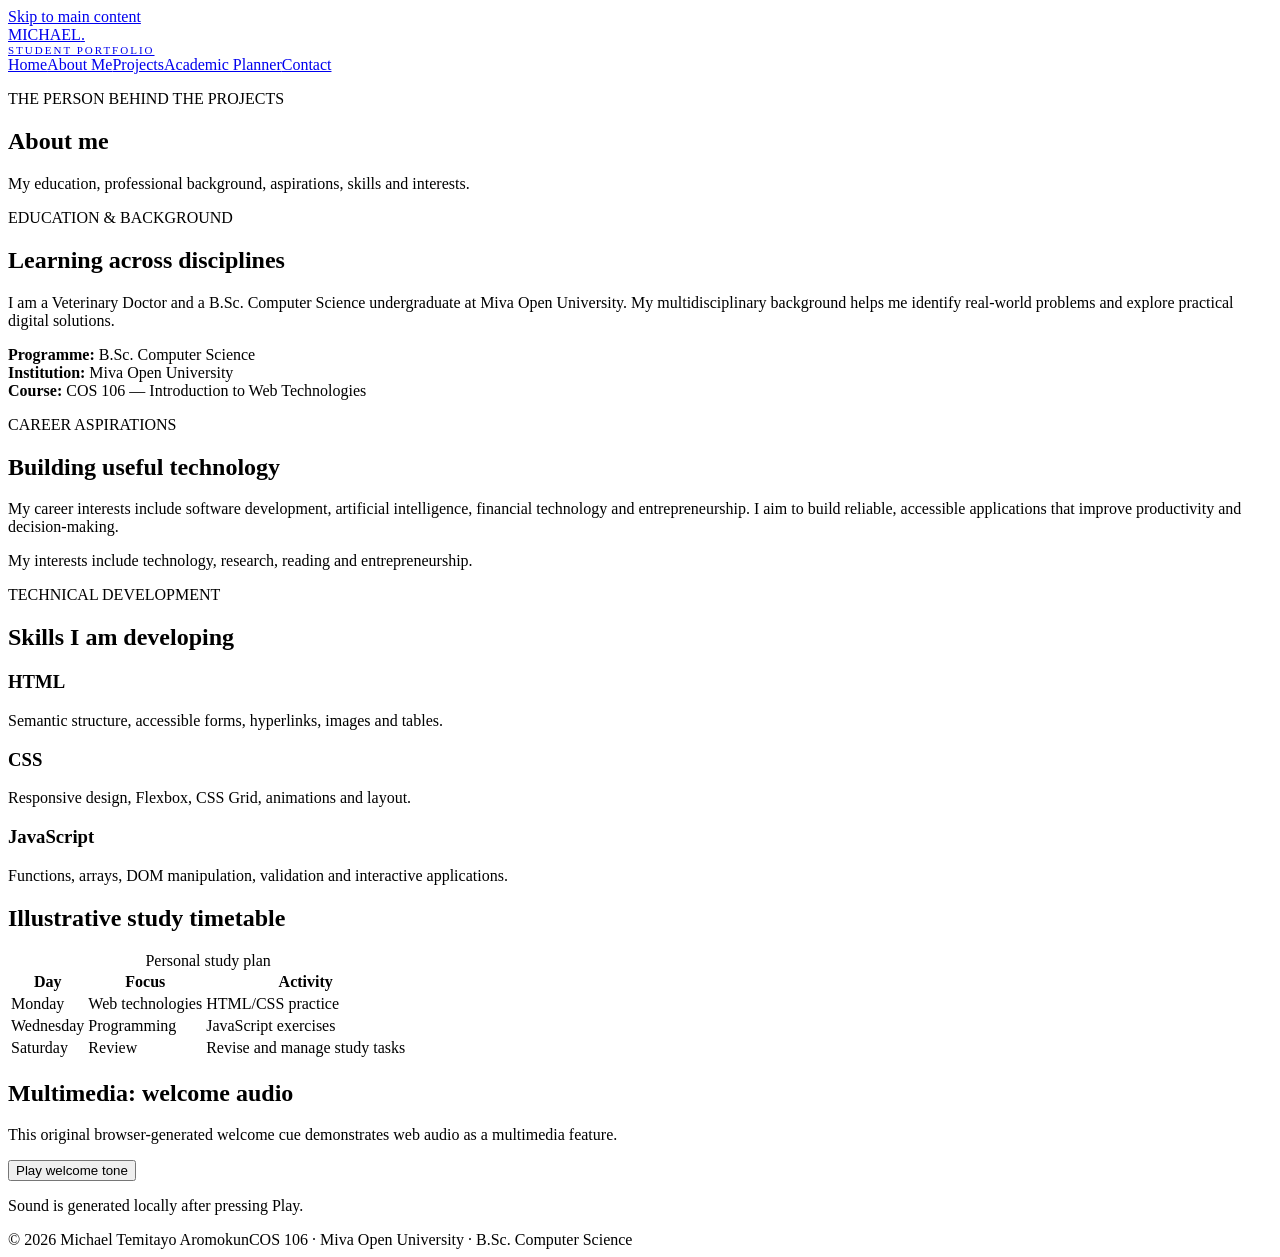
==== about.html @ 2ccb23b6 "Build COS 106 student portfolio: about.html" ====
<!doctype html><html lang="en"><head><meta charset="utf-8"><meta name="viewport" content="width=device-width,initial-scale=1"><meta name="description" content="Michael Temitayo Aromokun — Miva Open University COS 106 student portfolio"><title>About Me | Michael Aromokun</title><link rel="stylesheet" href="assets/styles.css"><script src="assets/main.js" defer></script></head><body><a class="skip" href="#main">Skip to main content</a><header><div class="wrap nav"><a class="brand" href="index.html">MICHAEL<span>.</span><small style="display:block;font-size:11px;letter-spacing:2px">STUDENT PORTFOLIO</small></a><nav aria-label="Main navigation"><a href="index.html" >Home</a><a href="about.html" aria-current="page">About Me</a><a href="projects.html" >Projects</a><a href="planner.html" >Academic Planner</a><a href="contact.html" >Contact</a></nav></div></header><main id="main"><section class="hero"><div class="wrap"><p class="eyebrow">THE PERSON BEHIND THE PROJECTS</p><h1>About me</h1><p class="lead">My education, professional background, aspirations, skills and interests.</p></div></section><section class="section"><div class="wrap grid two"><article class="card"><p class="eyebrow">EDUCATION & BACKGROUND</p><h2>Learning across disciplines</h2><p>I am a Veterinary Doctor and a B.Sc. Computer Science undergraduate at Miva Open University. My multidisciplinary background helps me identify real-world problems and explore practical digital solutions.</p><p><strong>Programme:</strong> B.Sc. Computer Science<br><strong>Institution:</strong> Miva Open University<br><strong>Course:</strong> COS 106 — Introduction to Web Technologies</p></article><article class="card dark"><p class="eyebrow">CAREER ASPIRATIONS</p><h2>Building useful technology</h2><p>My career interests include software development, artificial intelligence, financial technology and entrepreneurship. I aim to build reliable, accessible applications that improve productivity and decision-making.</p><p>My interests include technology, research, reading and entrepreneurship.</p></article></div></section><section class="section alt"><div class="wrap"><p class="eyebrow">TECHNICAL DEVELOPMENT</p><h2>Skills I am developing</h2><div class="grid"><div class="card"><h3>HTML</h3><p>Semantic structure, accessible forms, hyperlinks, images and tables.</p></div><div class="card"><h3>CSS</h3><p>Responsive design, Flexbox, CSS Grid, animations and layout.</p></div><div class="card"><h3>JavaScript</h3><p>Functions, arrays, DOM manipulation, validation and interactive applications.</p></div></div></div></section><section class="section"><div class="wrap"><h2>Illustrative study timetable</h2><div class="card" style="overflow:auto"><table><caption>Personal study plan</caption><thead><tr><th>Day</th><th>Focus</th><th>Activity</th></tr></thead><tbody><tr><td>Monday</td><td>Web technologies</td><td>HTML/CSS practice</td></tr><tr><td>Wednesday</td><td>Programming</td><td>JavaScript exercises</td></tr><tr><td>Saturday</td><td>Review</td><td>Revise and manage study tasks</td></tr></tbody></table></div></div></section><section class="section alt"><div class="wrap"><div class="card"><h2>Multimedia: welcome audio</h2><p>This original browser-generated welcome cue demonstrates web audio as a multimedia feature.</p><button class="btn" type="button" id="play-tone">Play welcome tone</button><p class="small">Sound is generated locally after pressing Play.</p><script>document.querySelector('#play-tone').addEventListener('click',()=>{const C=window.AudioContext||window.webkitAudioContext;if(!C)return;const c=new C();[392,494,587].forEach((f,i)=>{const o=c.createOscillator(),g=c.createGain(),t=c.currentTime+i*.22;o.frequency.value=f;g.gain.setValueAtTime(.0001,t);g.gain.exponentialRampToValueAtTime(.09,t+.02);g.gain.exponentialRampToValueAtTime(.0001,t+.2);o.connect(g);g.connect(c.destination);o.start(t);o.stop(t+.22)})})</script></div></div></section></main><footer><div class="wrap foot"><span>© <span data-year>2026</span> Michael Temitayo Aromokun</span><span>COS 106 · Miva Open University · B.Sc. Computer Science</span></div></footer></body></html>
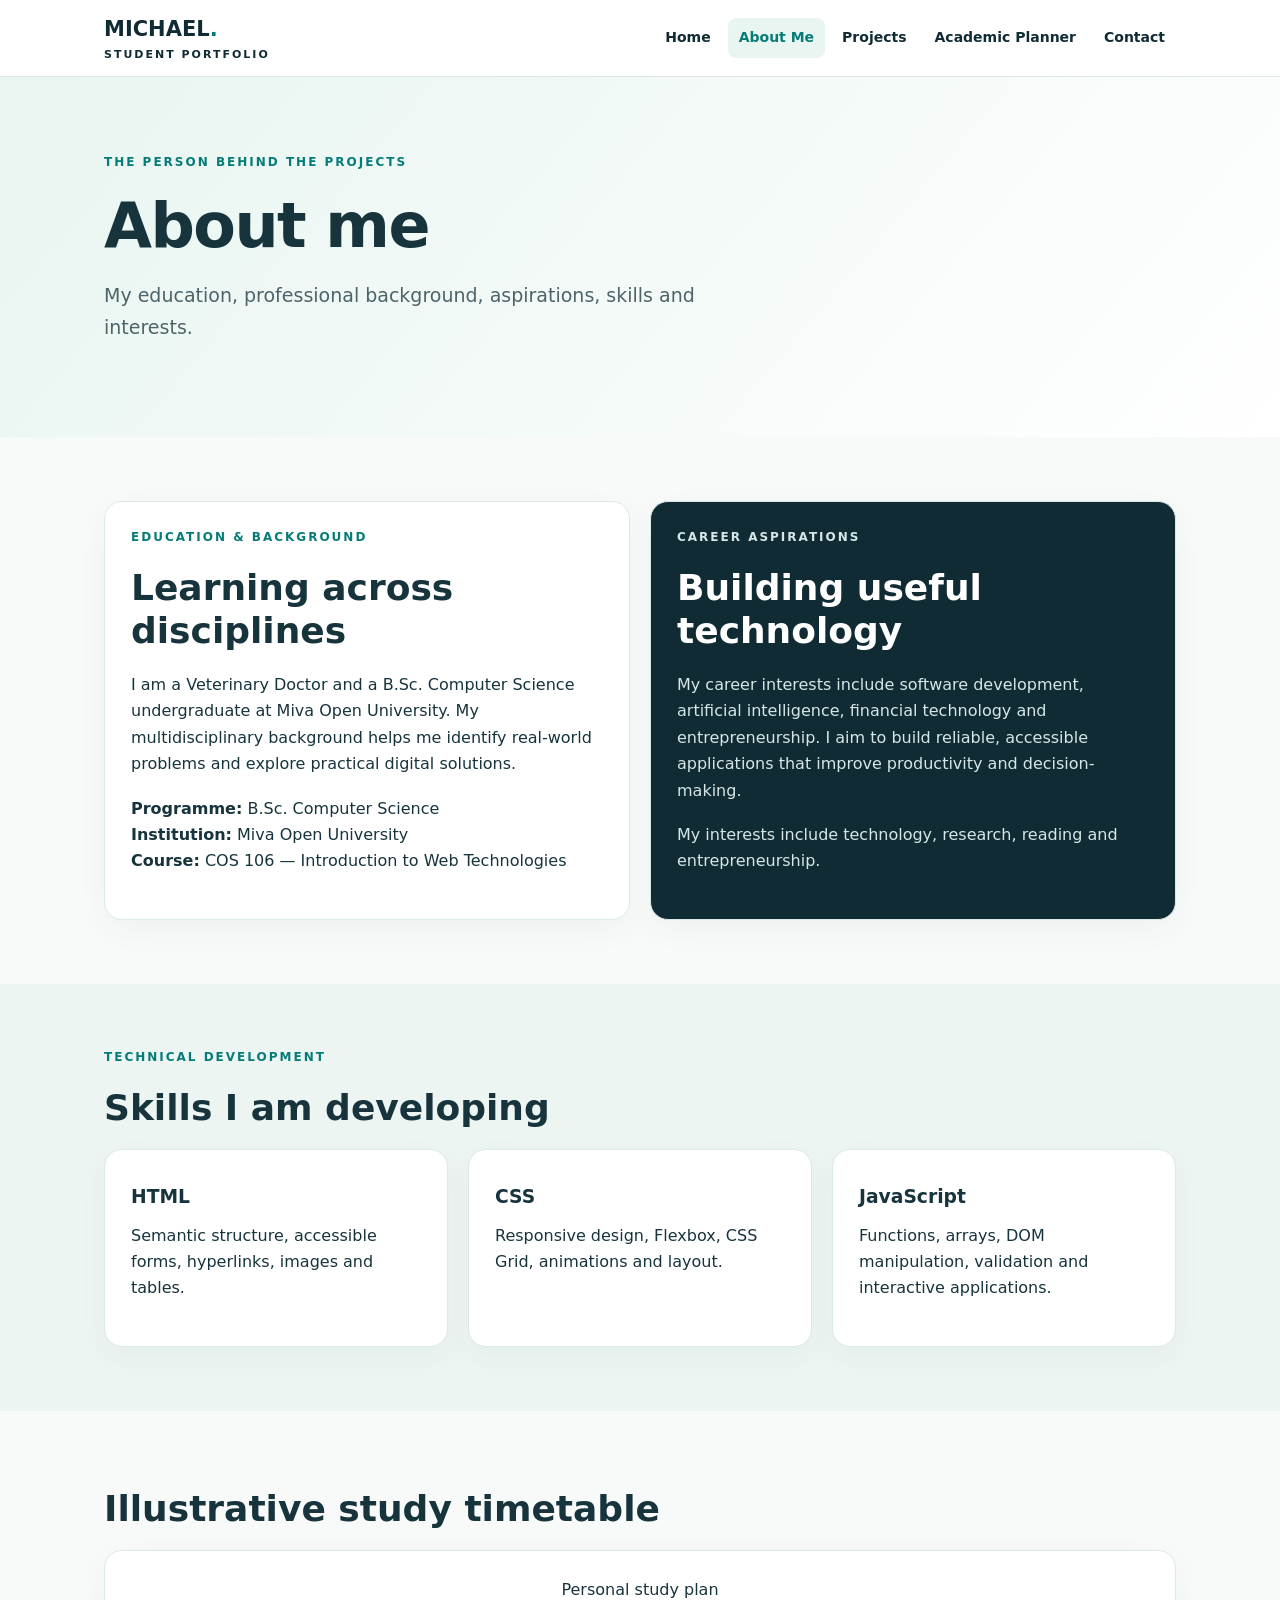
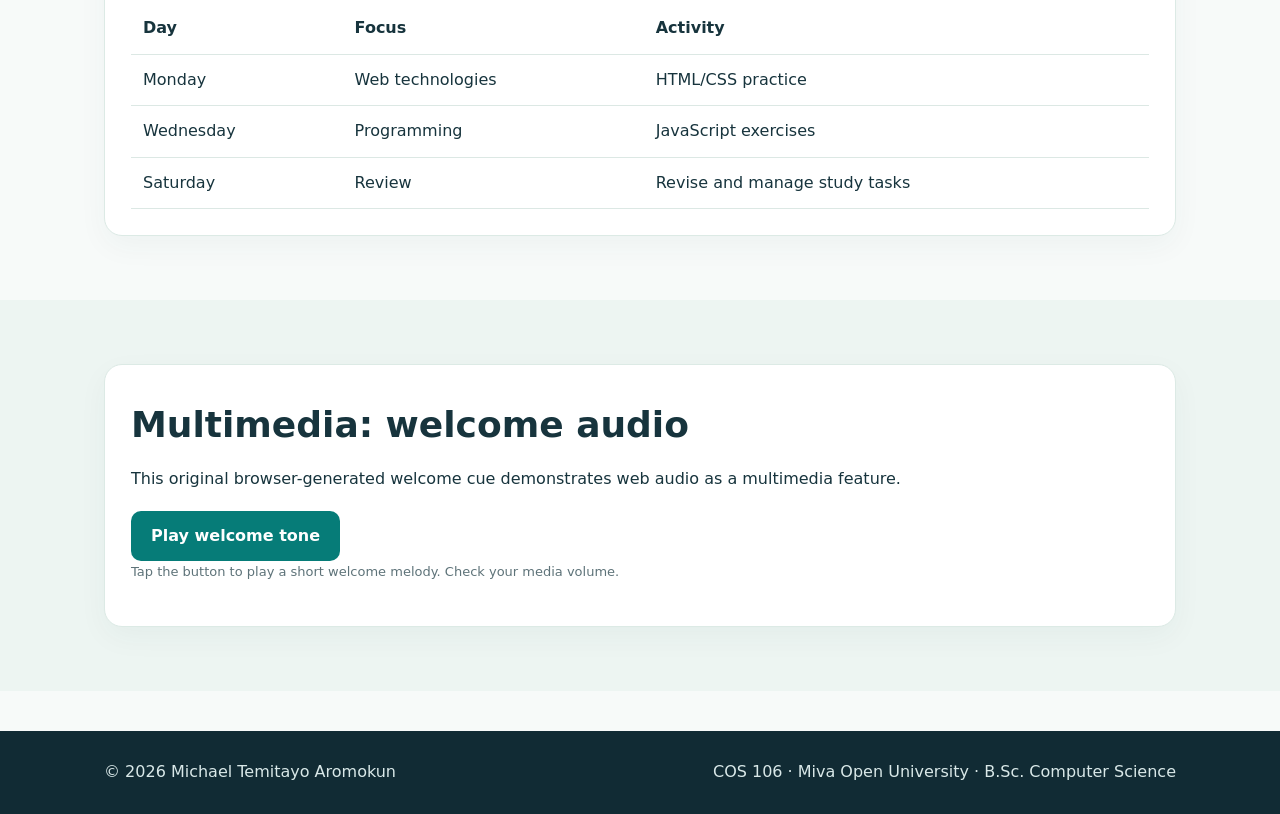
==== commit 04e03c86: "Improve mobile Web Audio playback and accessible status feedback" ====
--- a/about.html
+++ b/about.html
@@ -1 +1,34 @@
-<!doctype html><html lang="en"><head><meta charset="utf-8"><meta name="viewport" content="width=device-width,initial-scale=1"><meta name="description" content="Michael Temitayo Aromokun — Miva Open University COS 106 student portfolio"><title>About Me | Michael Aromokun</title><link rel="stylesheet" href="assets/styles.css"><script src="assets/main.js" defer></script></head><body><a class="skip" href="#main">Skip to main content</a><header><div class="wrap nav"><a class="brand" href="index.html">MICHAEL<span>.</span><small style="display:block;font-size:11px;letter-spacing:2px">STUDENT PORTFOLIO</small></a><nav aria-label="Main navigation"><a href="index.html" >Home</a><a href="about.html" aria-current="page">About Me</a><a href="projects.html" >Projects</a><a href="planner.html" >Academic Planner</a><a href="contact.html" >Contact</a></nav></div></header><main id="main"><section class="hero"><div class="wrap"><p class="eyebrow">THE PERSON BEHIND THE PROJECTS</p><h1>About me</h1><p class="lead">My education, professional background, aspirations, skills and interests.</p></div></section><section class="section"><div class="wrap grid two"><article class="card"><p class="eyebrow">EDUCATION & BACKGROUND</p><h2>Learning across disciplines</h2><p>I am a Veterinary Doctor and a B.Sc. Computer Science undergraduate at Miva Open University. My multidisciplinary background helps me identify real-world problems and explore practical digital solutions.</p><p><strong>Programme:</strong> B.Sc. Computer Science<br><strong>Institution:</strong> Miva Open University<br><strong>Course:</strong> COS 106 — Introduction to Web Technologies</p></article><article class="card dark"><p class="eyebrow">CAREER ASPIRATIONS</p><h2>Building useful technology</h2><p>My career interests include software development, artificial intelligence, financial technology and entrepreneurship. I aim to build reliable, accessible applications that improve productivity and decision-making.</p><p>My interests include technology, research, reading and entrepreneurship.</p></article></div></section><section class="section alt"><div class="wrap"><p class="eyebrow">TECHNICAL DEVELOPMENT</p><h2>Skills I am developing</h2><div class="grid"><div class="card"><h3>HTML</h3><p>Semantic structure, accessible forms, hyperlinks, images and tables.</p></div><div class="card"><h3>CSS</h3><p>Responsive design, Flexbox, CSS Grid, animations and layout.</p></div><div class="card"><h3>JavaScript</h3><p>Functions, arrays, DOM manipulation, validation and interactive applications.</p></div></div></div></section><section class="section"><div class="wrap"><h2>Illustrative study timetable</h2><div class="card" style="overflow:auto"><table><caption>Personal study plan</caption><thead><tr><th>Day</th><th>Focus</th><th>Activity</th></tr></thead><tbody><tr><td>Monday</td><td>Web technologies</td><td>HTML/CSS practice</td></tr><tr><td>Wednesday</td><td>Programming</td><td>JavaScript exercises</td></tr><tr><td>Saturday</td><td>Review</td><td>Revise and manage study tasks</td></tr></tbody></table></div></div></section><section class="section alt"><div class="wrap"><div class="card"><h2>Multimedia: welcome audio</h2><p>This original browser-generated welcome cue demonstrates web audio as a multimedia feature.</p><button class="btn" type="button" id="play-tone">Play welcome tone</button><p class="small">Sound is generated locally after pressing Play.</p><script>document.querySelector('#play-tone').addEventListener('click',()=>{const C=window.AudioContext||window.webkitAudioContext;if(!C)return;const c=new C();[392,494,587].forEach((f,i)=>{const o=c.createOscillator(),g=c.createGain(),t=c.currentTime+i*.22;o.frequency.value=f;g.gain.setValueAtTime(.0001,t);g.gain.exponentialRampToValueAtTime(.09,t+.02);g.gain.exponentialRampToValueAtTime(.0001,t+.2);o.connect(g);g.connect(c.destination);o.start(t);o.stop(t+.22)})})</script></div></div></section></main><footer><div class="wrap foot"><span>© <span data-year>2026</span> Michael Temitayo Aromokun</span><span>COS 106 · Miva Open University · B.Sc. Computer Science</span></div></footer></body></html>+<!doctype html><html lang="en"><head><meta charset="utf-8"><meta name="viewport" content="width=device-width,initial-scale=1"><meta name="description" content="Michael Temitayo Aromokun — Miva Open University COS 106 student portfolio"><title>About Me | Michael Aromokun</title><link rel="stylesheet" href="assets/styles.css"><script src="assets/main.js" defer></script></head><body><a class="skip" href="#main">Skip to main content</a><header><div class="wrap nav"><a class="brand" href="index.html">MICHAEL<span>.</span><small style="display:block;font-size:11px;letter-spacing:2px">STUDENT PORTFOLIO</small></a><nav aria-label="Main navigation"><a href="index.html" >Home</a><a href="about.html" aria-current="page">About Me</a><a href="projects.html" >Projects</a><a href="planner.html" >Academic Planner</a><a href="contact.html" >Contact</a></nav></div></header><main id="main"><section class="hero"><div class="wrap"><p class="eyebrow">THE PERSON BEHIND THE PROJECTS</p><h1>About me</h1><p class="lead">My education, professional background, aspirations, skills and interests.</p></div></section><section class="section"><div class="wrap grid two"><article class="card"><p class="eyebrow">EDUCATION & BACKGROUND</p><h2>Learning across disciplines</h2><p>I am a Veterinary Doctor and a B.Sc. Computer Science undergraduate at Miva Open University. My multidisciplinary background helps me identify real-world problems and explore practical digital solutions.</p><p><strong>Programme:</strong> B.Sc. Computer Science<br><strong>Institution:</strong> Miva Open University<br><strong>Course:</strong> COS 106 — Introduction to Web Technologies</p></article><article class="card dark"><p class="eyebrow">CAREER ASPIRATIONS</p><h2>Building useful technology</h2><p>My career interests include software development, artificial intelligence, financial technology and entrepreneurship. I aim to build reliable, accessible applications that improve productivity and decision-making.</p><p>My interests include technology, research, reading and entrepreneurship.</p></article></div></section><section class="section alt"><div class="wrap"><p class="eyebrow">TECHNICAL DEVELOPMENT</p><h2>Skills I am developing</h2><div class="grid"><div class="card"><h3>HTML</h3><p>Semantic structure, accessible forms, hyperlinks, images and tables.</p></div><div class="card"><h3>CSS</h3><p>Responsive design, Flexbox, CSS Grid, animations and layout.</p></div><div class="card"><h3>JavaScript</h3><p>Functions, arrays, DOM manipulation, validation and interactive applications.</p></div></div></div></section><section class="section"><div class="wrap"><h2>Illustrative study timetable</h2><div class="card" style="overflow:auto"><table><caption>Personal study plan</caption><thead><tr><th>Day</th><th>Focus</th><th>Activity</th></tr></thead><tbody><tr><td>Monday</td><td>Web technologies</td><td>HTML/CSS practice</td></tr><tr><td>Wednesday</td><td>Programming</td><td>JavaScript exercises</td></tr><tr><td>Saturday</td><td>Review</td><td>Revise and manage study tasks</td></tr></tbody></table></div></div></section><section class="section alt"><div class="wrap"><div class="card"><h2>Multimedia: welcome audio</h2><p>This original browser-generated welcome cue demonstrates web audio as a multimedia feature.</p><button class="btn" type="button" id="play-tone">Play welcome tone</button><p id="audio-status" class="small" role="status" aria-live="polite">Tap the button to play a short welcome melody. Check your media volume.</p><script>
+(function(){
+const button=document.getElementById('play-tone');
+const status=document.getElementById('audio-status');
+let audioContext;
+button.addEventListener('click',async function(){
+  const AudioContextClass=window.AudioContext||window.webkitAudioContext;
+  if(!AudioContextClass){status.textContent='This browser does not support Web Audio.';return;}
+  try{
+    if(!audioContext)audioContext=new AudioContextClass();
+    if(audioContext.state==='suspended')await audioContext.resume();
+    if(audioContext.state!=='running'){status.textContent='Audio is blocked. Check your browser sound settings and try again.';return;}
+    const now=audioContext.currentTime+0.04;
+    [392,494,587,784].forEach((frequency,index)=>{
+      const oscillator=audioContext.createOscillator();
+      const gain=audioContext.createGain();
+      const start=now+index*0.28;
+      oscillator.type='sine';
+      oscillator.frequency.setValueAtTime(frequency,start);
+      gain.gain.setValueAtTime(0.0001,start);
+      gain.gain.exponentialRampToValueAtTime(0.25,start+0.04);
+      gain.gain.exponentialRampToValueAtTime(0.0001,start+0.26);
+      oscillator.connect(gain);
+      gain.connect(audioContext.destination);
+      oscillator.start(start);
+      oscillator.stop(start+0.27);
+    });
+    status.textContent='Welcome melody playing. If you cannot hear it, increase your phone media volume.';
+  }catch(error){
+    status.textContent='Playback could not start. Check your browser permissions and try again.';
+  }
+});
+})();
+</script></div></div></section></main><footer><div class="wrap foot"><span>© <span data-year>2026</span> Michael Temitayo Aromokun</span><span>COS 106 · Miva Open University · B.Sc. Computer Science</span></div></footer></body></html>
--- a/assets/styles.css
+++ b/assets/styles.css
@@ -0,0 +1 @@
+:root{--navy:#112b34;--teal:#067c78;--mint:#e8f5f1;--paper:#f7faf9;--ink:#17343d;--muted:#5e7379}*{box-sizing:border-box}body{margin:0;font:16px/1.65 system-ui,Segoe UI,Arial,sans-serif;background:var(--paper);color:var(--ink)}a{color:var(--teal)}.wrap{max-width:1120px;margin:auto;padding:0 24px}.skip{position:absolute;left:-9999px}.skip:focus{left:10px;top:10px;background:white;padding:10px;z-index:99}header{background:#fff;border-bottom:1px solid #dce9e5;position:sticky;top:0;z-index:10}.nav{display:flex;justify-content:space-between;align-items:center;gap:20px;min-height:76px}.brand{font-weight:850;font-size:21px;text-decoration:none;color:var(--navy)}.brand span{color:var(--teal)}nav{display:flex;gap:6px;flex-wrap:wrap}nav a{padding:8px 11px;border-radius:8px;text-decoration:none;color:var(--navy);font-weight:650;font-size:14px}nav a:hover,nav a[aria-current]{background:var(--mint);color:var(--teal)}.hero{background:linear-gradient(130deg,#e8f5f1,#fff);padding:76px 0}.hero-grid{display:grid;grid-template-columns:1.25fr .75fr;gap:56px;align-items:center}.eyebrow{text-transform:uppercase;letter-spacing:2px;color:var(--teal);font-size:12px;font-weight:800}h1{font-size:clamp(36px,5vw,62px);line-height:1.12;letter-spacing:-1.5px;margin:14px 0 20px}h2{font-size:clamp(25px,3vw,36px);line-height:1.2;margin:12px 0 20px}h3{margin:6px 0 10px}p{margin:0 0 18px}.lead{font-size:19px;color:#4c646a;max-width:650px}.photo{min-height:350px;border-radius:28px;background:linear-gradient(140deg,#b5e4d8,#0e6b69);display:flex;align-items:center;justify-content:center;box-shadow:0 25px 55px #123c3b25;overflow:hidden}.photo img{width:100%;height:100%;object-fit:cover}.photo-fallback{color:white;text-align:center}.photo-fallback b{display:block;font-size:92px;line-height:1}.section{padding:64px 0}.section.alt{background:#edf5f2}.grid{display:grid;grid-template-columns:repeat(3,1fr);gap:20px}.grid.two{grid-template-columns:repeat(2,1fr)}.card{background:white;border:1px solid #dceae5;border-radius:18px;padding:26px;box-shadow:0 10px 30px #123c3b0b}.card.dark{background:var(--navy);color:white}.card.dark p{color:#d5e7e7}.btn{display:inline-block;background:var(--teal);color:white;border:0;border-radius:10px;padding:12px 20px;text-decoration:none;font-weight:750;cursor:pointer}.btn.secondary{background:white;color:var(--teal);border:1px solid #9fc9c1}.actions{display:flex;gap:12px;flex-wrap:wrap;margin:24px 0}.tag{display:inline-block;padding:4px 10px;border-radius:99px;background:var(--mint);color:#075f5b;font-size:12px;font-weight:700;margin:0 5px 8px 0}.project-visual{height:130px;border-radius:13px;background:linear-gradient(135deg,#103e4b,#087c75);display:grid;place-items:center;color:white;font-size:40px;margin-bottom:20px}.project-visual.alt{background:linear-gradient(135deg,#2c4267,#856fb3)}.project-visual.warm{background:linear-gradient(135deg,#436c5a,#a4bc7e)}.project-visual.blue{background:linear-gradient(135deg,#184b79,#44a5c7)}label{display:block;font-weight:700;margin:14px 0 5px}input,textarea,select{width:100%;padding:12px 13px;border:1px solid #b7cbc5;border-radius:9px;font:inherit;background:#fff;color:var(--ink)}input:focus,textarea:focus,select:focus{outline:3px solid #a6ddd1}input[type=checkbox]{width:auto;accent-color:var(--teal)}button{font:inherit}.feedback{min-height:24px;color:#b82d36}.task{display:flex;align-items:center;gap:12px;padding:14px 0;border-bottom:1px solid #dce8e4}.task strong{flex:1}.task.done strong{text-decoration:line-through;color:var(--muted)}.small{font-size:13px;color:var(--muted)}.filters{display:flex;gap:8px;flex-wrap:wrap;margin:20px 0}.filters button{border:1px solid #b7cbc5;background:white;padding:8px 13px;border-radius:8px;cursor:pointer}.filters button.active{background:var(--teal);color:white}.progress{height:10px;background:#dceae5;border-radius:10px;overflow:hidden}.progress>div{height:100%;background:var(--teal);width:0;transition:width .3s}table{width:100%;border-collapse:collapse}th,td{padding:12px;text-align:left;border-bottom:1px solid #dce8e4}footer{background:var(--navy);color:#d9e8e8;padding:28px 0;margin-top:40px}.foot{display:flex;justify-content:space-between;gap:16px;flex-wrap:wrap}.muted{color:var(--muted)}.notice{background:#fff7e6;padding:12px;border-radius:10px;font-size:14px}@media(max-width:800px){.hero-grid,.grid,.grid.two{grid-template-columns:1fr}.hero{padding:45px 0}.photo{min-height:260px;max-width:460px}.nav{align-items:flex-start;flex-direction:column;padding:12px 0}nav{gap:2px}nav a{padding:7px;font-size:12px}.section{padding:42px 0}}@media(prefers-reduced-motion:reduce){*{scroll-behavior:auto!important;transition:none!important}}
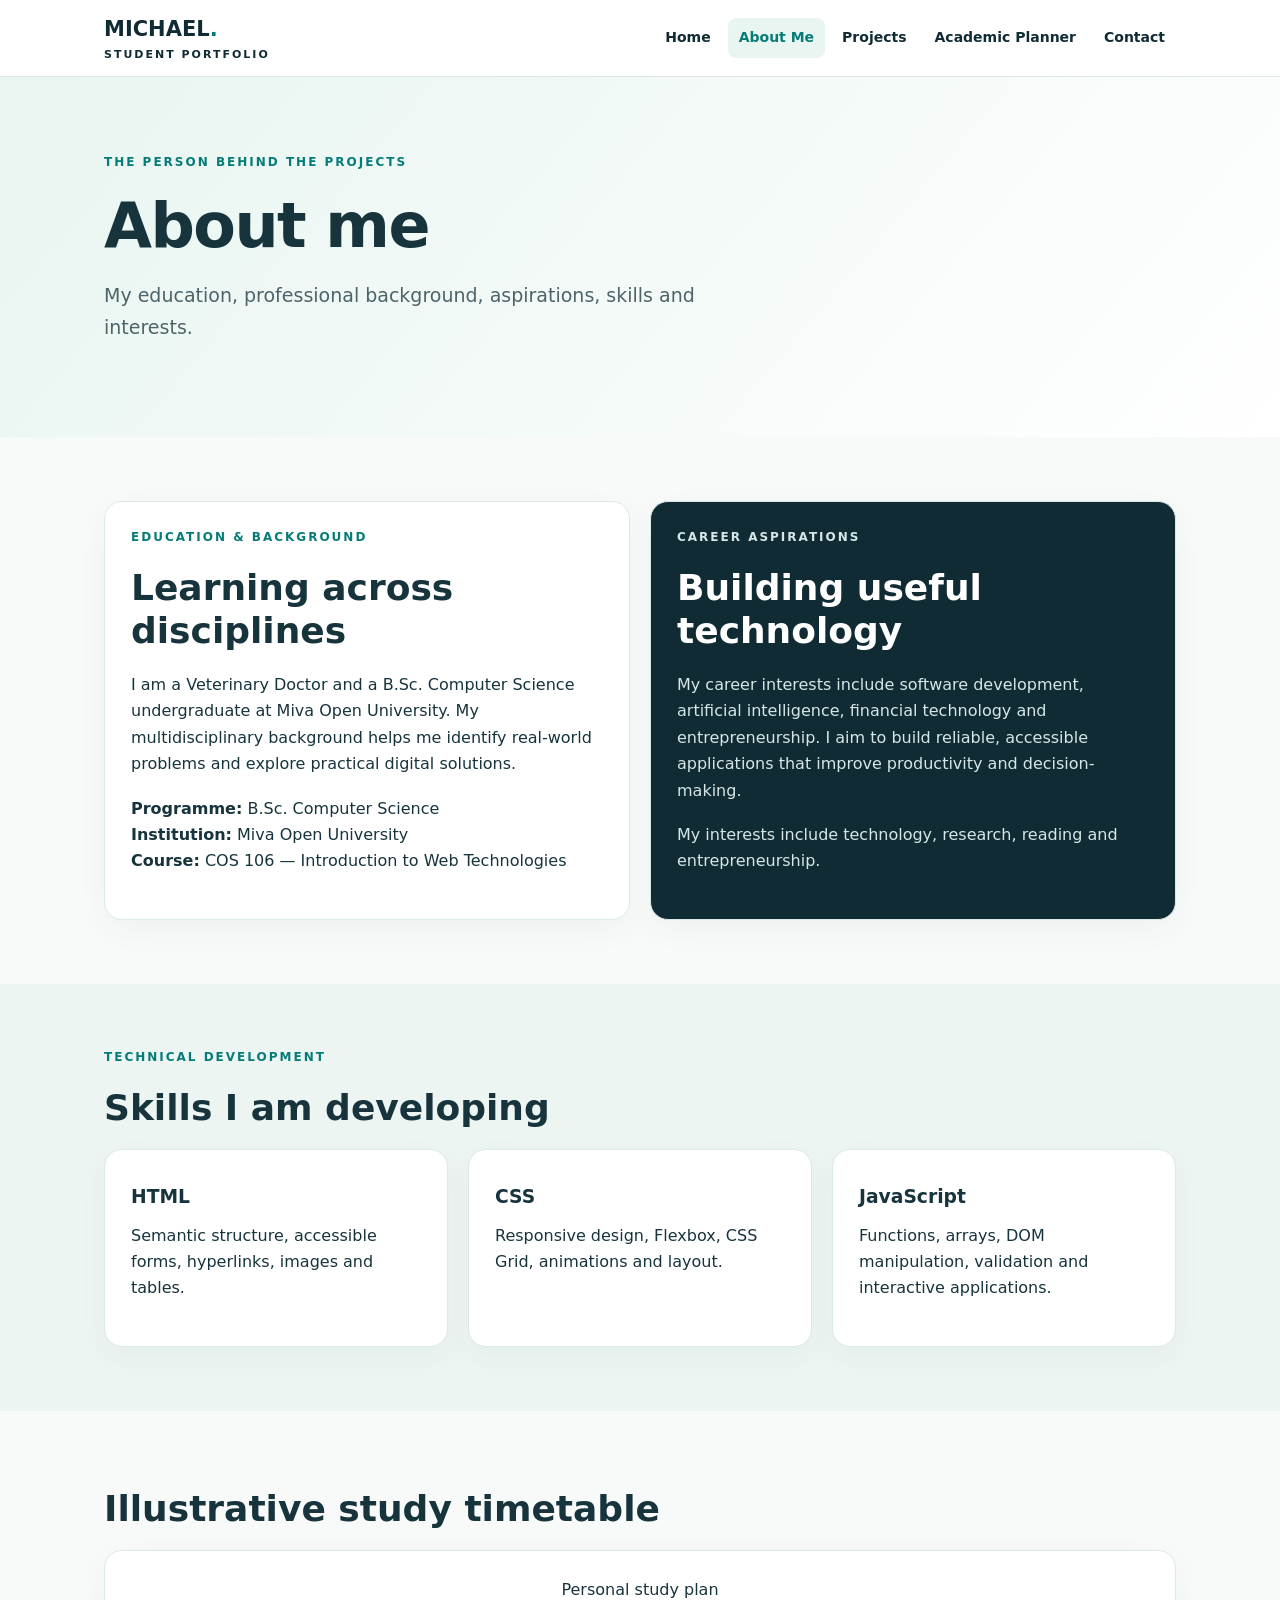
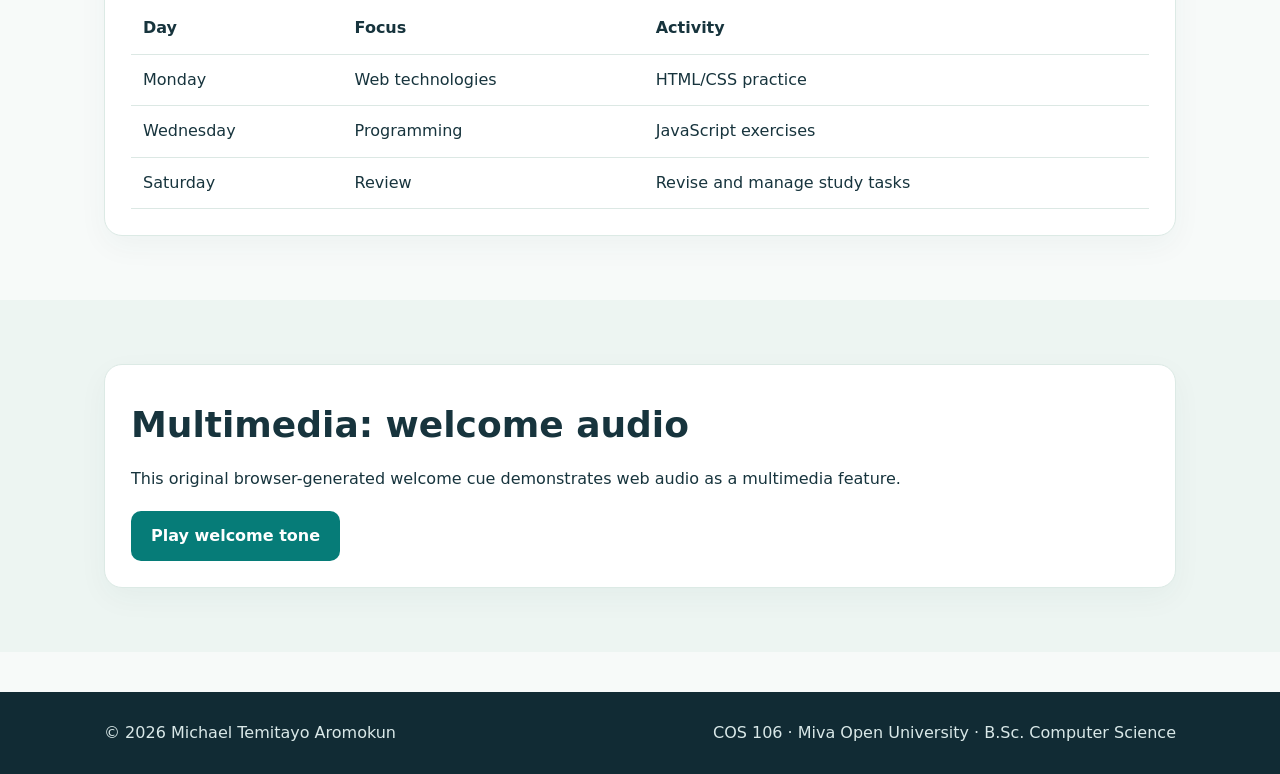
==== commit 265bc50b: "Hide welcome audio status message under play button" ====
--- a/about.html
+++ b/about.html
@@ -1,4 +1,4 @@
-<!doctype html><html lang="en"><head><meta charset="utf-8"><meta name="viewport" content="width=device-width,initial-scale=1"><meta name="description" content="Michael Temitayo Aromokun — Miva Open University COS 106 student portfolio"><title>About Me | Michael Aromokun</title><link rel="stylesheet" href="assets/styles.css"><script src="assets/main.js" defer></script></head><body><a class="skip" href="#main">Skip to main content</a><header><div class="wrap nav"><a class="brand" href="index.html">MICHAEL<span>.</span><small style="display:block;font-size:11px;letter-spacing:2px">STUDENT PORTFOLIO</small></a><nav aria-label="Main navigation"><a href="index.html" >Home</a><a href="about.html" aria-current="page">About Me</a><a href="projects.html" >Projects</a><a href="planner.html" >Academic Planner</a><a href="contact.html" >Contact</a></nav></div></header><main id="main"><section class="hero"><div class="wrap"><p class="eyebrow">THE PERSON BEHIND THE PROJECTS</p><h1>About me</h1><p class="lead">My education, professional background, aspirations, skills and interests.</p></div></section><section class="section"><div class="wrap grid two"><article class="card"><p class="eyebrow">EDUCATION & BACKGROUND</p><h2>Learning across disciplines</h2><p>I am a Veterinary Doctor and a B.Sc. Computer Science undergraduate at Miva Open University. My multidisciplinary background helps me identify real-world problems and explore practical digital solutions.</p><p><strong>Programme:</strong> B.Sc. Computer Science<br><strong>Institution:</strong> Miva Open University<br><strong>Course:</strong> COS 106 — Introduction to Web Technologies</p></article><article class="card dark"><p class="eyebrow">CAREER ASPIRATIONS</p><h2>Building useful technology</h2><p>My career interests include software development, artificial intelligence, financial technology and entrepreneurship. I aim to build reliable, accessible applications that improve productivity and decision-making.</p><p>My interests include technology, research, reading and entrepreneurship.</p></article></div></section><section class="section alt"><div class="wrap"><p class="eyebrow">TECHNICAL DEVELOPMENT</p><h2>Skills I am developing</h2><div class="grid"><div class="card"><h3>HTML</h3><p>Semantic structure, accessible forms, hyperlinks, images and tables.</p></div><div class="card"><h3>CSS</h3><p>Responsive design, Flexbox, CSS Grid, animations and layout.</p></div><div class="card"><h3>JavaScript</h3><p>Functions, arrays, DOM manipulation, validation and interactive applications.</p></div></div></div></section><section class="section"><div class="wrap"><h2>Illustrative study timetable</h2><div class="card" style="overflow:auto"><table><caption>Personal study plan</caption><thead><tr><th>Day</th><th>Focus</th><th>Activity</th></tr></thead><tbody><tr><td>Monday</td><td>Web technologies</td><td>HTML/CSS practice</td></tr><tr><td>Wednesday</td><td>Programming</td><td>JavaScript exercises</td></tr><tr><td>Saturday</td><td>Review</td><td>Revise and manage study tasks</td></tr></tbody></table></div></div></section><section class="section alt"><div class="wrap"><div class="card"><h2>Multimedia: welcome audio</h2><p>This original browser-generated welcome cue demonstrates web audio as a multimedia feature.</p><button class="btn" type="button" id="play-tone">Play welcome tone</button><p id="audio-status" class="small" role="status" aria-live="polite">Tap the button to play a short welcome melody. Check your media volume.</p><script>
+<!doctype html><html lang="en"><head><meta charset="utf-8"><meta name="viewport" content="width=device-width,initial-scale=1"><meta name="description" content="Michael Temitayo Aromokun — Miva Open University COS 106 student portfolio"><title>About Me | Michael Aromokun</title><link rel="stylesheet" href="assets/styles.css"><script src="assets/main.js" defer></script></head><body><a class="skip" href="#main">Skip to main content</a><header><div class="wrap nav"><a class="brand" href="index.html">MICHAEL<span>.</span><small style="display:block;font-size:11px;letter-spacing:2px">STUDENT PORTFOLIO</small></a><nav aria-label="Main navigation"><a href="index.html" >Home</a><a href="about.html" aria-current="page">About Me</a><a href="projects.html" >Projects</a><a href="planner.html" >Academic Planner</a><a href="contact.html" >Contact</a></nav></div></header><main id="main"><section class="hero"><div class="wrap"><p class="eyebrow">THE PERSON BEHIND THE PROJECTS</p><h1>About me</h1><p class="lead">My education, professional background, aspirations, skills and interests.</p></div></section><section class="section"><div class="wrap grid two"><article class="card"><p class="eyebrow">EDUCATION & BACKGROUND</p><h2>Learning across disciplines</h2><p>I am a Veterinary Doctor and a B.Sc. Computer Science undergraduate at Miva Open University. My multidisciplinary background helps me identify real-world problems and explore practical digital solutions.</p><p><strong>Programme:</strong> B.Sc. Computer Science<br><strong>Institution:</strong> Miva Open University<br><strong>Course:</strong> COS 106 — Introduction to Web Technologies</p></article><article class="card dark"><p class="eyebrow">CAREER ASPIRATIONS</p><h2>Building useful technology</h2><p>My career interests include software development, artificial intelligence, financial technology and entrepreneurship. I aim to build reliable, accessible applications that improve productivity and decision-making.</p><p>My interests include technology, research, reading and entrepreneurship.</p></article></div></section><section class="section alt"><div class="wrap"><p class="eyebrow">TECHNICAL DEVELOPMENT</p><h2>Skills I am developing</h2><div class="grid"><div class="card"><h3>HTML</h3><p>Semantic structure, accessible forms, hyperlinks, images and tables.</p></div><div class="card"><h3>CSS</h3><p>Responsive design, Flexbox, CSS Grid, animations and layout.</p></div><div class="card"><h3>JavaScript</h3><p>Functions, arrays, DOM manipulation, validation and interactive applications.</p></div></div></div></section><section class="section"><div class="wrap"><h2>Illustrative study timetable</h2><div class="card" style="overflow:auto"><table><caption>Personal study plan</caption><thead><tr><th>Day</th><th>Focus</th><th>Activity</th></tr></thead><tbody><tr><td>Monday</td><td>Web technologies</td><td>HTML/CSS practice</td></tr><tr><td>Wednesday</td><td>Programming</td><td>JavaScript exercises</td></tr><tr><td>Saturday</td><td>Review</td><td>Revise and manage study tasks</td></tr></tbody></table></div></div></section><section class="section alt"><div class="wrap"><div class="card"><h2>Multimedia: welcome audio</h2><p>This original browser-generated welcome cue demonstrates web audio as a multimedia feature.</p><button class="btn" type="button" id="play-tone" onclick="">Play welcome tone</button><p id="audio-status" class="small" role="status" aria-live="polite" hidden></p><script>
 (function(){
 const button=document.getElementById('play-tone');
 const status=document.getElementById('audio-status');
@@ -25,7 +25,7 @@
       oscillator.start(start);
       oscillator.stop(start+0.27);
     });
-    status.textContent='Welcome melody playing. If you cannot hear it, increase your phone media volume.';
+    status.textContent='';
   }catch(error){
     status.textContent='Playback could not start. Check your browser permissions and try again.';
   }
